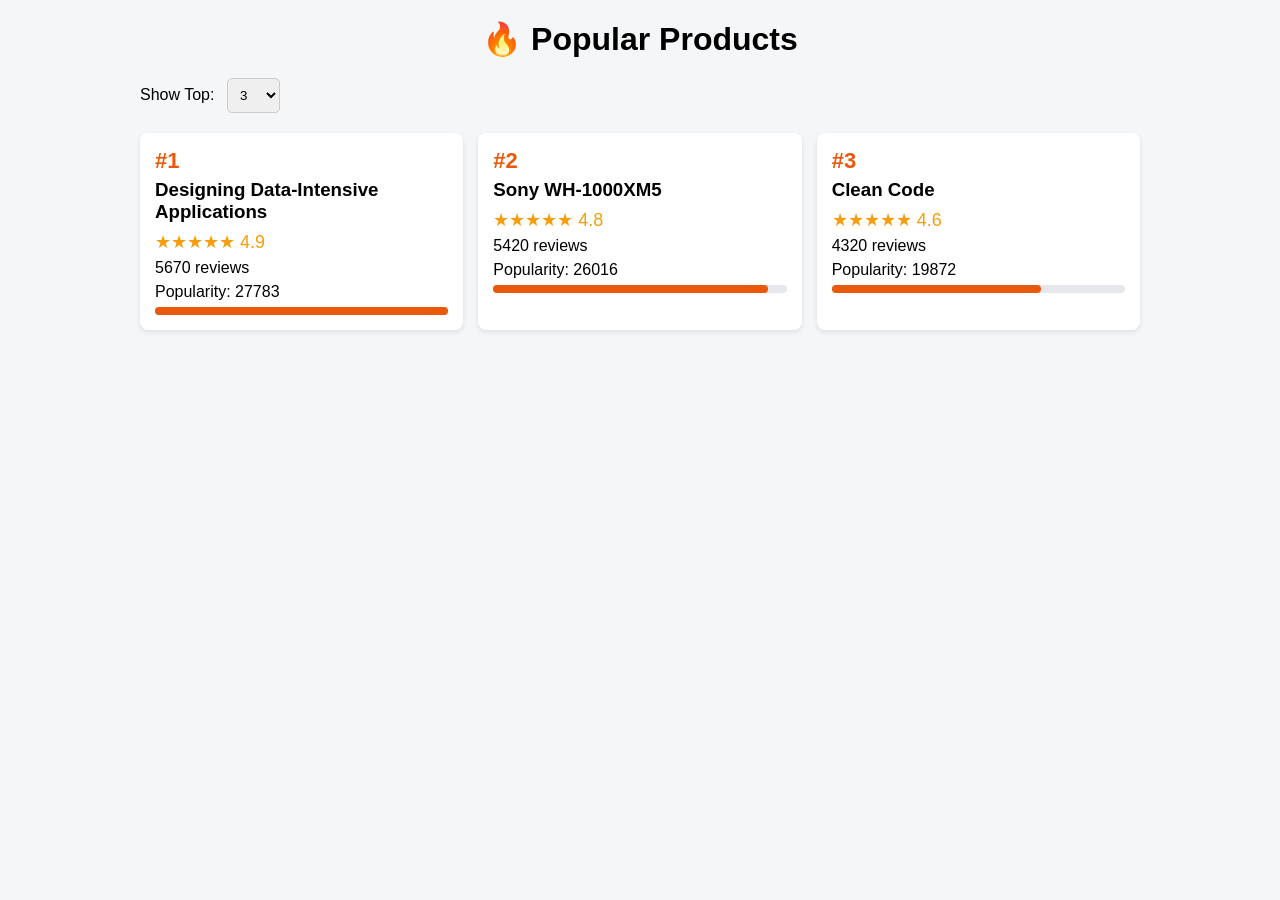
==== Challange2/index.html @ 38d42ffe "Add Challange2" ====
<!DOCTYPE html>
<html lang="en">
<head>
  <meta charset="UTF-8" />
  <meta name="viewport" content="width=device-width, initial-scale=1.0" />
  <title>Popular Products</title>
  <link rel="stylesheet" href="style.css" />
</head>
<body>
  <div class="container">
    <h1>🔥 Popular Products</h1>

    <div class="top-bar">
      <label for="topK">Show Top:</label>
      <select id="topK">
        <option value="3">3</option>
        <option value="5">5</option>
        <option value="10">10</option>
      </select>
    </div>

    <div class="cards" id="popularList"></div>
  </div>

  <script src="data.js"></script>
  <script src="script.js"></script>
</body>
</html>
---- Challange2/style.css ----
* {
  box-sizing: border-box;
  margin: 0;
  padding: 0;
  font-family: Arial, sans-serif;
}

body {
  background: #f4f6f8;
  padding: 20px;
}

.container {
  max-width: 1000px;
  margin: auto;
}

h1 {
  text-align: center;
  margin-bottom: 20px;
}

.top-bar {
  margin-bottom: 20px;
}

select {
  padding: 8px;
  border-radius: 5px;
  border: 1px solid #ccc;
  margin-left: 8px;
}

.cards {
  display: grid;
  grid-template-columns: repeat(3, 1fr);
  gap: 15px;
}

.card {
  background: white;
  padding: 15px;
  border-radius: 8px;
  box-shadow: 0 2px 5px rgba(0, 0, 0, 0.1);
}

.rank {
  font-size: 22px;
  font-weight: bold;
  color: #ea580c;
  margin-bottom: 5px;
}

.card h3 {
  margin-bottom: 8px;
}

.card p {
  margin-bottom: 6px;
}

.stars {
  color: #f59e0b;
  font-size: 18px;
}

.bar-bg {
  background: #e5e7eb;
  height: 8px;
  border-radius: 4px;
  margin-top: 5px;
}

.bar {
  background: #ea580c;
  height: 8px;
  border-radius: 4px;
}

/* Responsive */
@media (max-width: 800px) {
  .cards {
    grid-template-columns: repeat(2, 1fr);
  }
}

@media (max-width: 500px) {
  .cards {
    grid-template-columns: 1fr;
  }
}
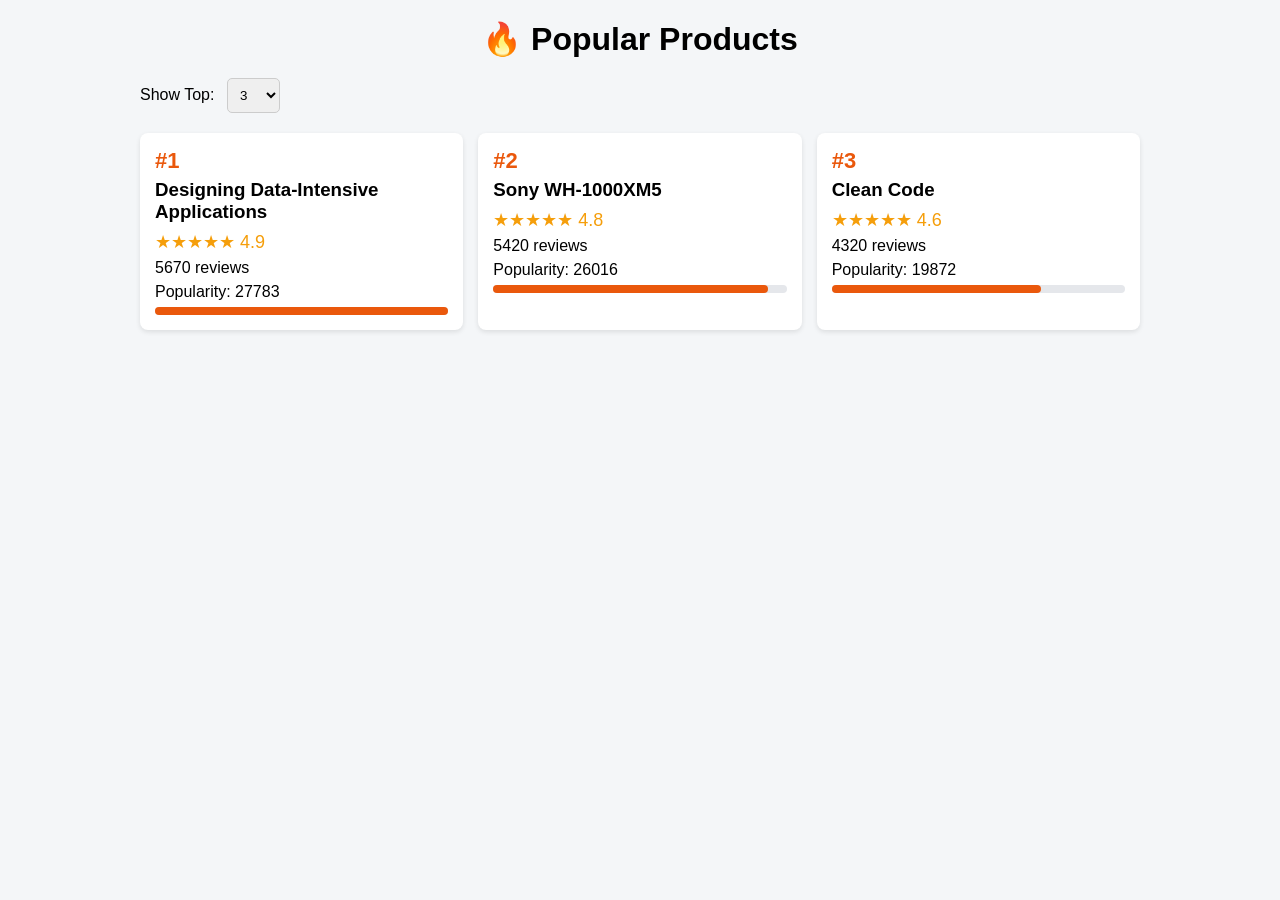
==== commit 206a3bbb: "Add challange 2: Top K products" ====
--- a/Challange2/index.html
+++ b/Challange2/index.html
@@ -8,7 +8,9 @@
 </head>
 <body>
   <div class="container">
-    <h1>🔥 Popular Products</h1>
+    <h1> 
+      🔥 Popular Products
+    </h1>
 
     <div class="top-bar">
       <label for="topK">Show Top:</label>
